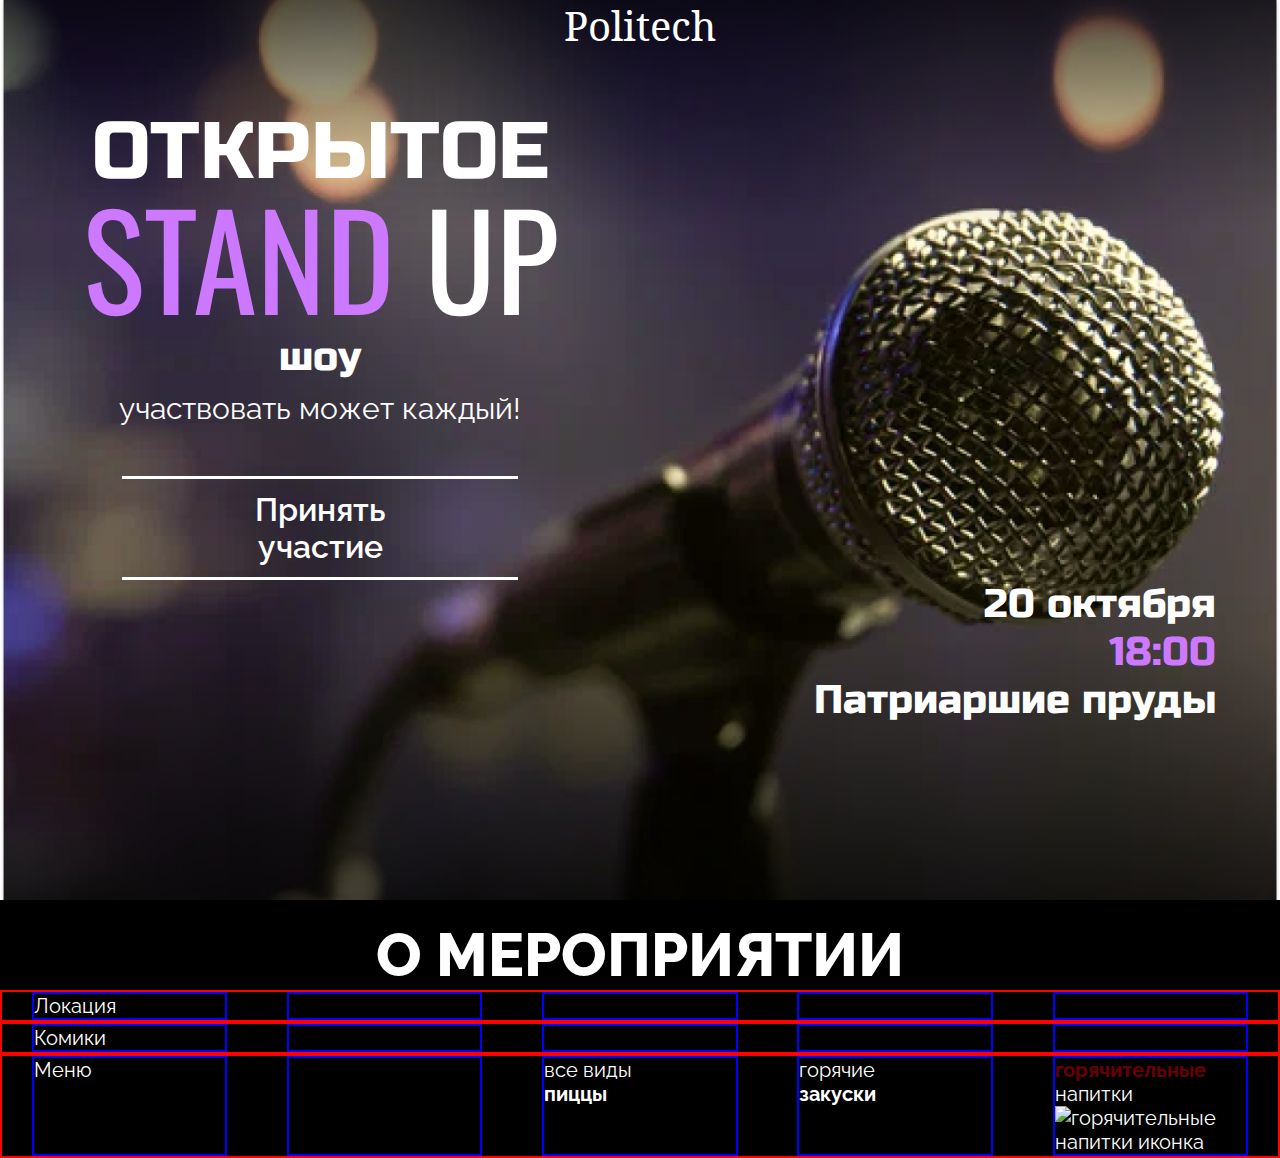
==== index.html @ 5b326995 "/" ====
<!DOCTYPE html>
<html lang="en">
<head>
  <meta charset="UTF-8">
  <link rel="stylesheet" type="text/css" href="css/style.css" />
  <meta name="viewport" content="width=device-width, initial-scale=1.0">
  <title>Document</title>
</head>
<body>
  <div class="first_screen">
    <header>
      <div class="h_center"><p class="politech">Politech</p></div>
    </header>
    <div class="top_part">
      <div class="left">
        <div class="main_text">
          <div class="opened">ОТКРЫТОЕ</div>
          <div class="standup"><span class="stand">STAND</span> UP</div>
          <div class="show">шоу</div>
          <div class="take_part">участвовать может каждый!</div>
          <div class="button"><a href="registration.html" class="button_take_part">Принять участие</a></div>
        </div>
      </div>
      <div class="right">     
      </div>
    </div>
    <div class="bottom_part">
      <p class="date_place">20 октября<br><span class="time">18:00</span><br>Патриаршие пруды</p>
    </div>
  </div>
  <div class="info_block">
    <div class="header_wrap"><h1>О МЕРОПРИЯТИИ</h1></div>
    <div class="location">
      <div class="location_text">Локация</div>
      <div class="loc_img_wrap"></div>
      <div class="loc_img_wrap"></div>
      <div class="loc_img_wrap"></div>
      <div class="block"></div>
    </div>
    <div class="comedians">
      <div class="comedians_text_wrap">
        <p class="comedians_text">Комики</p>
      </div>
      <div class="comic_img_wrap"></div>
      <div class="comic_img_wrap"></div>
      <div class="comic_img_wrap"></div>
      <div class="comic_img_wrap"></div>
    </div>
    <div class="menu_list">
      <div class="menu_text_wrap">
        <p class="menu_text">Меню</p>
      </div>
      <div class="block"></div>
      <div class="menu_item">все виды<br><b>пиццы</b></div>
      <div class="menu_item">горячие<br><b>закуски</b></div>
      <div class="menu_item"><span class="drinks"><b>горячительные</b></span><br>напитки <img class="fire_icon" src="fire_icon.png" alt="горячительные напитки иконка"></div>
    </div>
  </div>
</body>
</html>
---- css/style.css ----
@import url('https://fonts.googleapis.com/css2?family=Koh+Santepheap&family=Oswald&family=Raleway:wght@400;600;800&family=Russo+One&display=swap');

* {
    margin: 0;
    padding: 0;
}

html, body {
    width: 100%;
    height: 100%;
    margin: 0 auto;
}

.first_screen {
    width: 100%;
    height: 100%;
    background-image: url("../main_screen.png");
    background-size:cover;
    background-position: 25% 25%;
}

.top_part {
    display: flex;
    margin-top: -10px;
}

.left, .right {
    width: 50%;
}


header > div {
    text-align: center;
}

.politech {
    color: white;
    font-family: "Koh Santepheap";
    font-weight: 400;
    font-size: 40px;
}

.opened {
    color: white;
    font-family: "Russo One";
    font-weight: 400;
    font-size: 80px;
    text-align: center;
}

.standup {
    color: white;
    font-family: Oswald;
    font-weight: 400;
    font-size: 130px;
    margin-top: -40px;
    text-align: center;
}

.stand, .time {
    color: #CC79FF;
}

.show {
    color: white;
    font-family: "Russo One";
    font-weight: 400;
    text-align: center;
    font-size: 40px;
    margin-top: -20px;
}

.take_part {
    color: white;
    font-family: Raleway;
    font-weight: 400;
    text-align: center;
    margin-top: 10px;
    font-size: 30px;
}

.main_text {
    margin-top: 60px;
}

.button_take_part {
    display: block;
    margin: 50px auto 0 auto;
    width: 40%;
    font-family: Raleway;
    font-weight: 600;
    font-size: 32px;
    text-decoration: none;
    color: white;
    text-align: center;
    border-top: 3px solid white;
    border-bottom: 3px solid white;
    padding: 12px 70px;
    transition: 0.5s;
}

.bottom_part {
    text-align: right;
    padding-right: 5%;
}

.bottom_part > p {
    font-family: "Russo One";
    font-weight: 400;
    font-size: 40px;
    color: white;
}

.button_take_part:hover {
    border-top: 3px solid rgba(90%, 56%, 100%, 0.63);
    border-bottom: 3px solid rgba(90%, 56%, 100%, 0.63);
    color: rgba(90%, 56%, 100%, 0.63);
    transition: 0.5s;
}

.reg_page {
    background-color: black;
}

h1 {
    padding-top: 20px;
    display: block;
    color: white;
    font-family: Raleway;
    font-weight: 800;
    text-align: center;
    font-size: 60px;
}

.pictures {
    display: flex;
    padding-top: 60px;
    justify-content: space-between;
}

.viewer, .participant {
    width: 400;
    color: white;
    padding: 30px;
}

.viewer {
    margin-left: 10%;
}

.participant {
    margin-right: 10%;
}

.img_wrap {
    position: relative;
    color: white;
    width: 400px;
}

.viewer p, .participant p {
    position: absolute;
    display: block;
    padding: 10px;
    top:75%;
    font-family: Raleway;
    font-weight: 600;
    font-size: 34px;
    z-index: 10;
    transition: 0.5s;
}

.pic {
    display: block;
    margin: 0 auto;
    border: 0.5px solid #1c1c1c;
    transition: 0.5s;
}

.viewer:hover img, .participant:hover img {
    transform: scale(1.1);
}

.viewer:hover p, .participant:hover p {
    font-size: 60px;
    color: #7a373e;
}

.aristophan {
    display: block;
    text-align: center;
    color: #ab9aa4;
    margin-top: 30px;
    font-family: Raleway;
    font-weight: 600;
    font-size: 25px;
}

.info_block {
    background-color: black;
}

.location, .comedians, .menu_list {
    display: flex;
    justify-content: space-around;
    color: white;
    font-size: 20px;
    font-family: Raleway;
    border: 2px solid red;
}

.drinks {
    color: rgba(255, 0, 0, 0.42);
}

.fire_icon {
    width: 30px;
}

.comedians div, .location div, .menu_list div {
    border:2px solid blue;
    width: 15%;
}
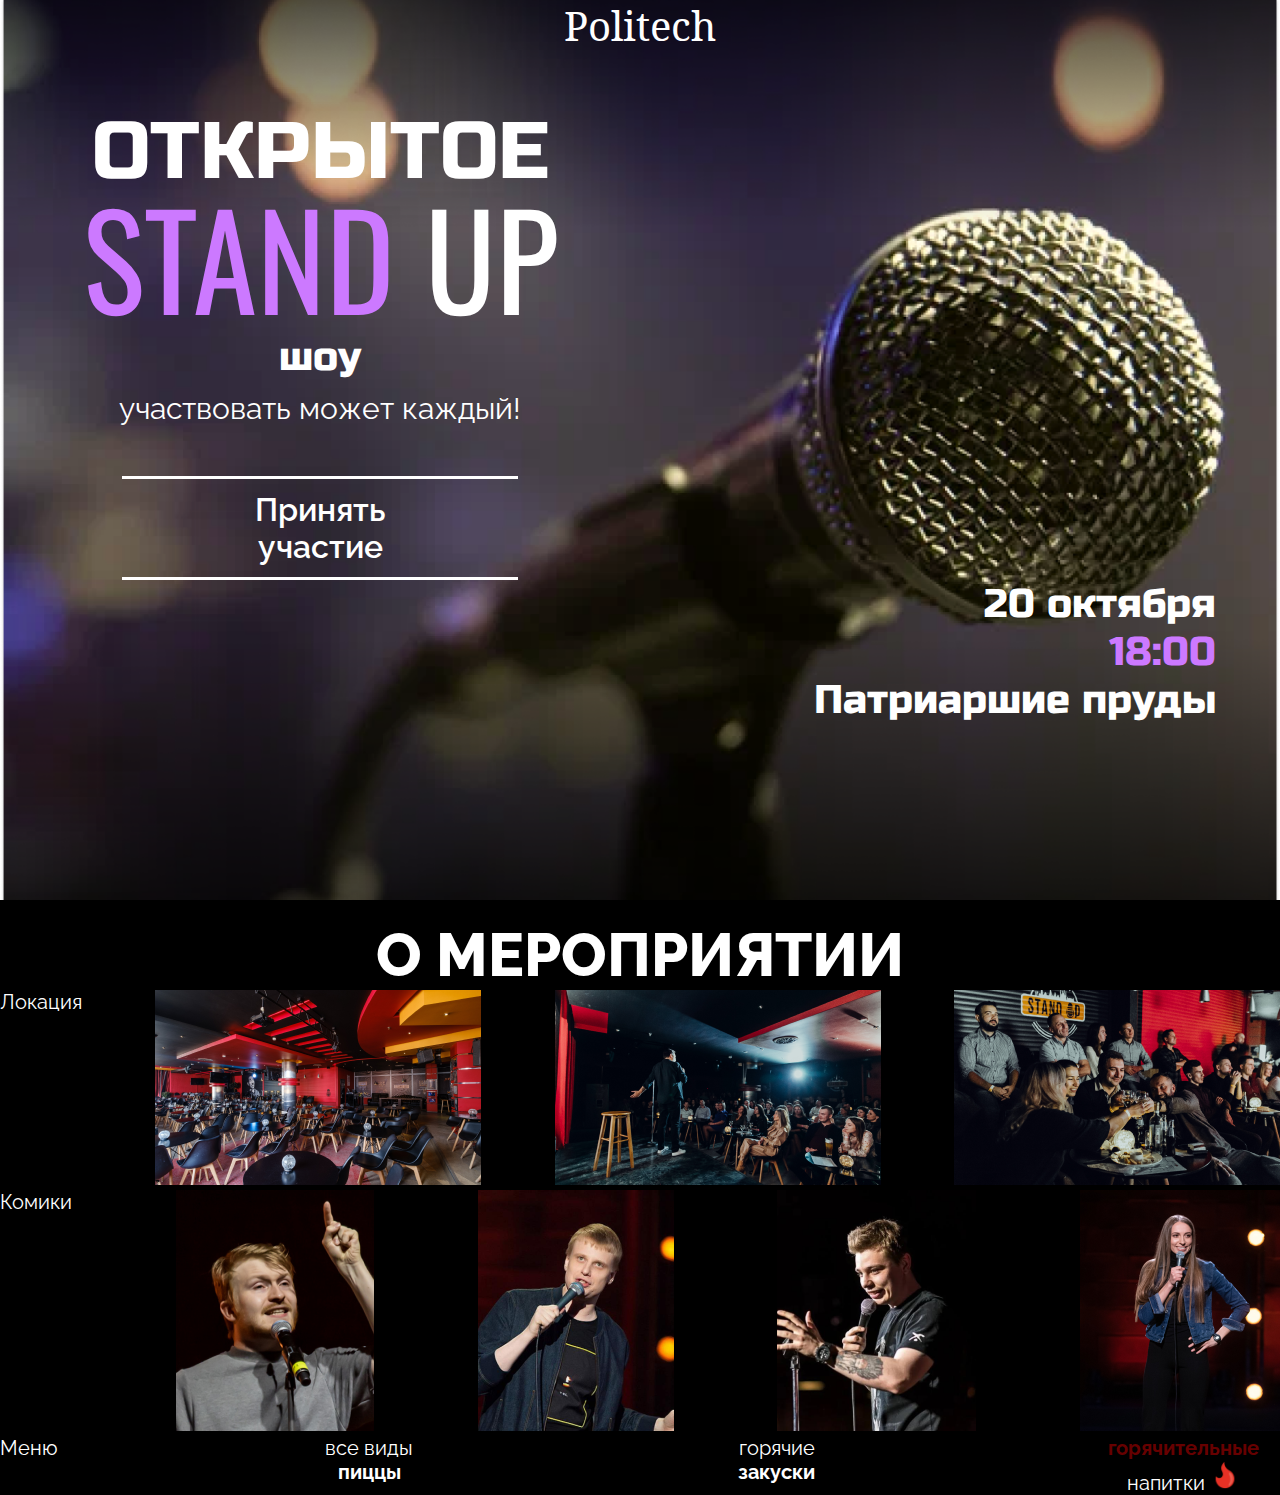
==== commit 5a66e22f: "." ====
--- a/index.html
+++ b/index.html
@@ -32,25 +32,37 @@
     <div class="header_wrap"><h1>О МЕРОПРИЯТИИ</h1></div>
     <div class="location">
       <div class="location_text">Локация</div>
-      <div class="loc_img_wrap"></div>
-      <div class="loc_img_wrap"></div>
-      <div class="loc_img_wrap"></div>
-      <div class="block"></div>
+      <div class="loc_img_wrap">
+      <img src="loc1.png" alt="">
+      </div>
+      <div class="loc_img_wrap">
+        <img src="loc2.png" alt="">
+      </div>
+      <div class="loc_img_wrap">
+        <img src="loc3.png" alt="">
+      </div>
     </div>
     <div class="comedians">
       <div class="comedians_text_wrap">
         <p class="comedians_text">Комики</p>
       </div>
-      <div class="comic_img_wrap"></div>
-      <div class="comic_img_wrap"></div>
-      <div class="comic_img_wrap"></div>
-      <div class="comic_img_wrap"></div>
+      <div class="comic_img_wrap">
+        <img src="c1.png" alt="">
+      </div>
+      <div class="comic_img_wrap">
+        <img src="c2.png" alt="">
+      </div>
+      <div class="comic_img_wrap">
+        <img src="c3.png" alt="">
+      </div>
+      <div class="comic_img_wrap">
+        <img src="c4.png" alt="">
+      </div>
     </div>
     <div class="menu_list">
       <div class="menu_text_wrap">
         <p class="menu_text">Меню</p>
       </div>
-      <div class="block"></div>
       <div class="menu_item">все виды<br><b>пиццы</b></div>
       <div class="menu_item">горячие<br><b>закуски</b></div>
       <div class="menu_item"><span class="drinks"><b>горячительные</b></span><br>напитки <img class="fire_icon" src="fire_icon.png" alt="горячительные напитки иконка"></div>
--- a/css/style.css
+++ b/css/style.css
@@ -202,11 +202,10 @@
 
 .location, .comedians, .menu_list {
     display: flex;
-    justify-content: space-around;
+    justify-content: space-between;
     color: white;
     font-size: 20px;
     font-family: Raleway;
-    border: 2px solid red;
 }
 
 .drinks {
@@ -217,7 +216,7 @@
     width: 30px;
 }
 
-.comedians div, .location div, .menu_list div {
-    border:2px solid blue;
+.menu_list div:not(:first-child) {
     width: 15%;
+    text-align: center;
 }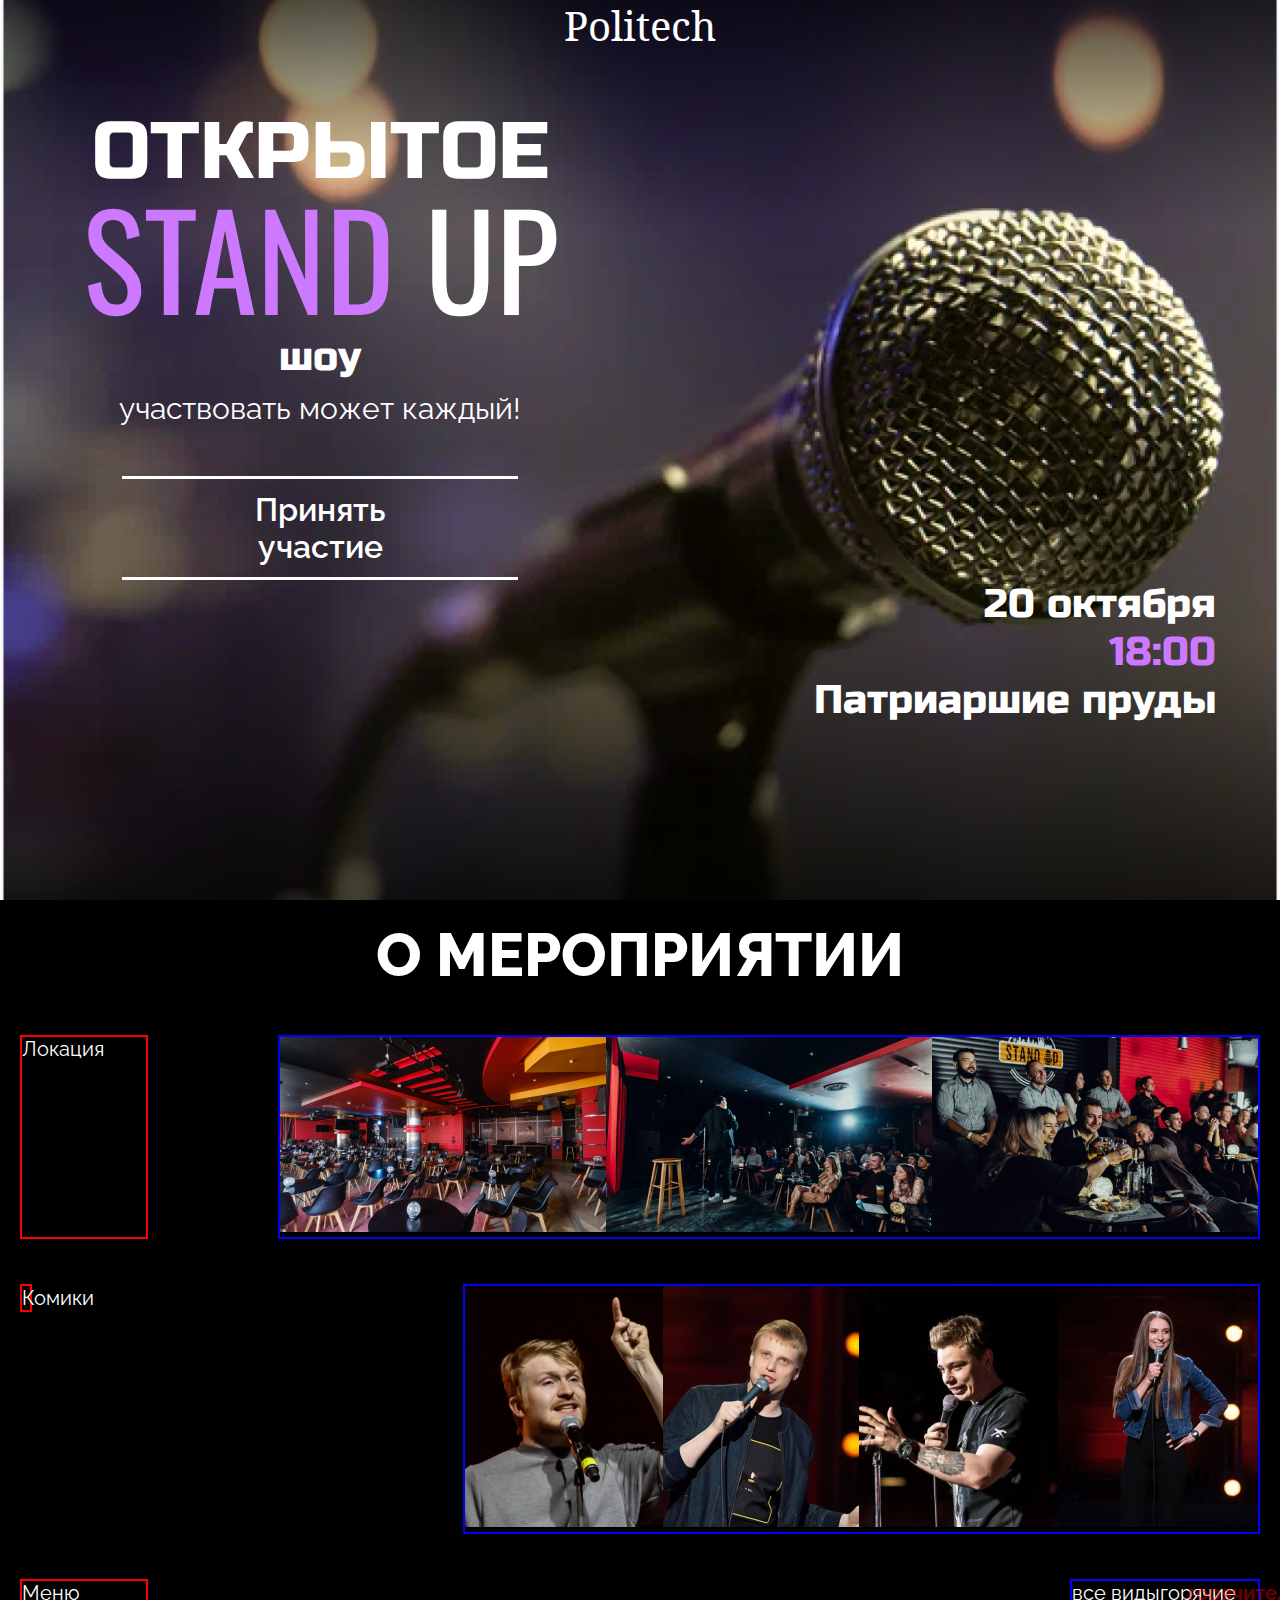
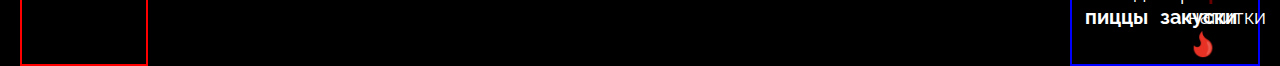
==== commit 1731b724: "/" ====
--- a/index.html
+++ b/index.html
@@ -32,40 +32,46 @@
     <div class="header_wrap"><h1>О МЕРОПРИЯТИИ</h1></div>
     <div class="location">
       <div class="location_text">Локация</div>
-      <div class="loc_img_wrap">
-      <img src="loc1.png" alt="">
-      </div>
-      <div class="loc_img_wrap">
-        <img src="loc2.png" alt="">
-      </div>
-      <div class="loc_img_wrap">
-        <img src="loc3.png" alt="">
-      </div>
-    </div>
+      <div class="location_pics">
+        <div class="loc_img_wrap">
+          <img src="loc1.png" alt="">
+          </div>
+          <div class="loc_img_wrap">
+            <img src="loc2.png" alt="">
+          </div>
+          <div class="loc_img_wrap">
+            <img src="loc3.png" alt="">
+          </div>
+        </div>
+      </div> 
     <div class="comedians">
       <div class="comedians_text_wrap">
         <p class="comedians_text">Комики</p>
       </div>
-      <div class="comic_img_wrap">
-        <img src="c1.png" alt="">
-      </div>
-      <div class="comic_img_wrap">
-        <img src="c2.png" alt="">
-      </div>
-      <div class="comic_img_wrap">
-        <img src="c3.png" alt="">
-      </div>
-      <div class="comic_img_wrap">
-        <img src="c4.png" alt="">
-      </div>
+      <div class="comedians_pics">
+        <div class="comic_img_wrap">
+          <img src="c1.png" alt="">
+        </div>
+        <div class="comic_img_wrap">
+          <img src="c2.png" alt="">
+        </div>
+        <div class="comic_img_wrap">
+          <img src="c3.png" alt="">
+        </div>
+        <div class="comic_img_wrap">
+          <img src="c4.png" alt="">
+        </div>
+      </div>    
     </div>
     <div class="menu_list">
       <div class="menu_text_wrap">
         <p class="menu_text">Меню</p>
       </div>
-      <div class="menu_item">все виды<br><b>пиццы</b></div>
+      <div class="menu_list_wrap">
+        <div class="menu_item">все виды<br><b>пиццы</b></div>
       <div class="menu_item">горячие<br><b>закуски</b></div>
       <div class="menu_item"><span class="drinks"><b>горячительные</b></span><br>напитки <img class="fire_icon" src="fire_icon.png" alt="горячительные напитки иконка"></div>
+      </div>    
     </div>
   </div>
 </body>
--- a/css/style.css
+++ b/css/style.css
@@ -206,6 +206,7 @@
     color: white;
     font-size: 20px;
     font-family: Raleway;
+    margin-top: 45px;
 }
 
 .drinks {
@@ -219,4 +220,19 @@
 .menu_list div:not(:first-child) {
     width: 15%;
     text-align: center;
-}+}
+
+.info_block {
+    padding-left: 20px;
+    padding-right: 20px;
+}
+
+.location_text, .comedians_text, .menu_text_wrap {
+    width: 10%;
+    border: 2px solid red;
+}
+
+.location_pics, .comedians_pics, .menu_list_wrap {
+    display: flex;
+    border: 2px solid blue;
+}
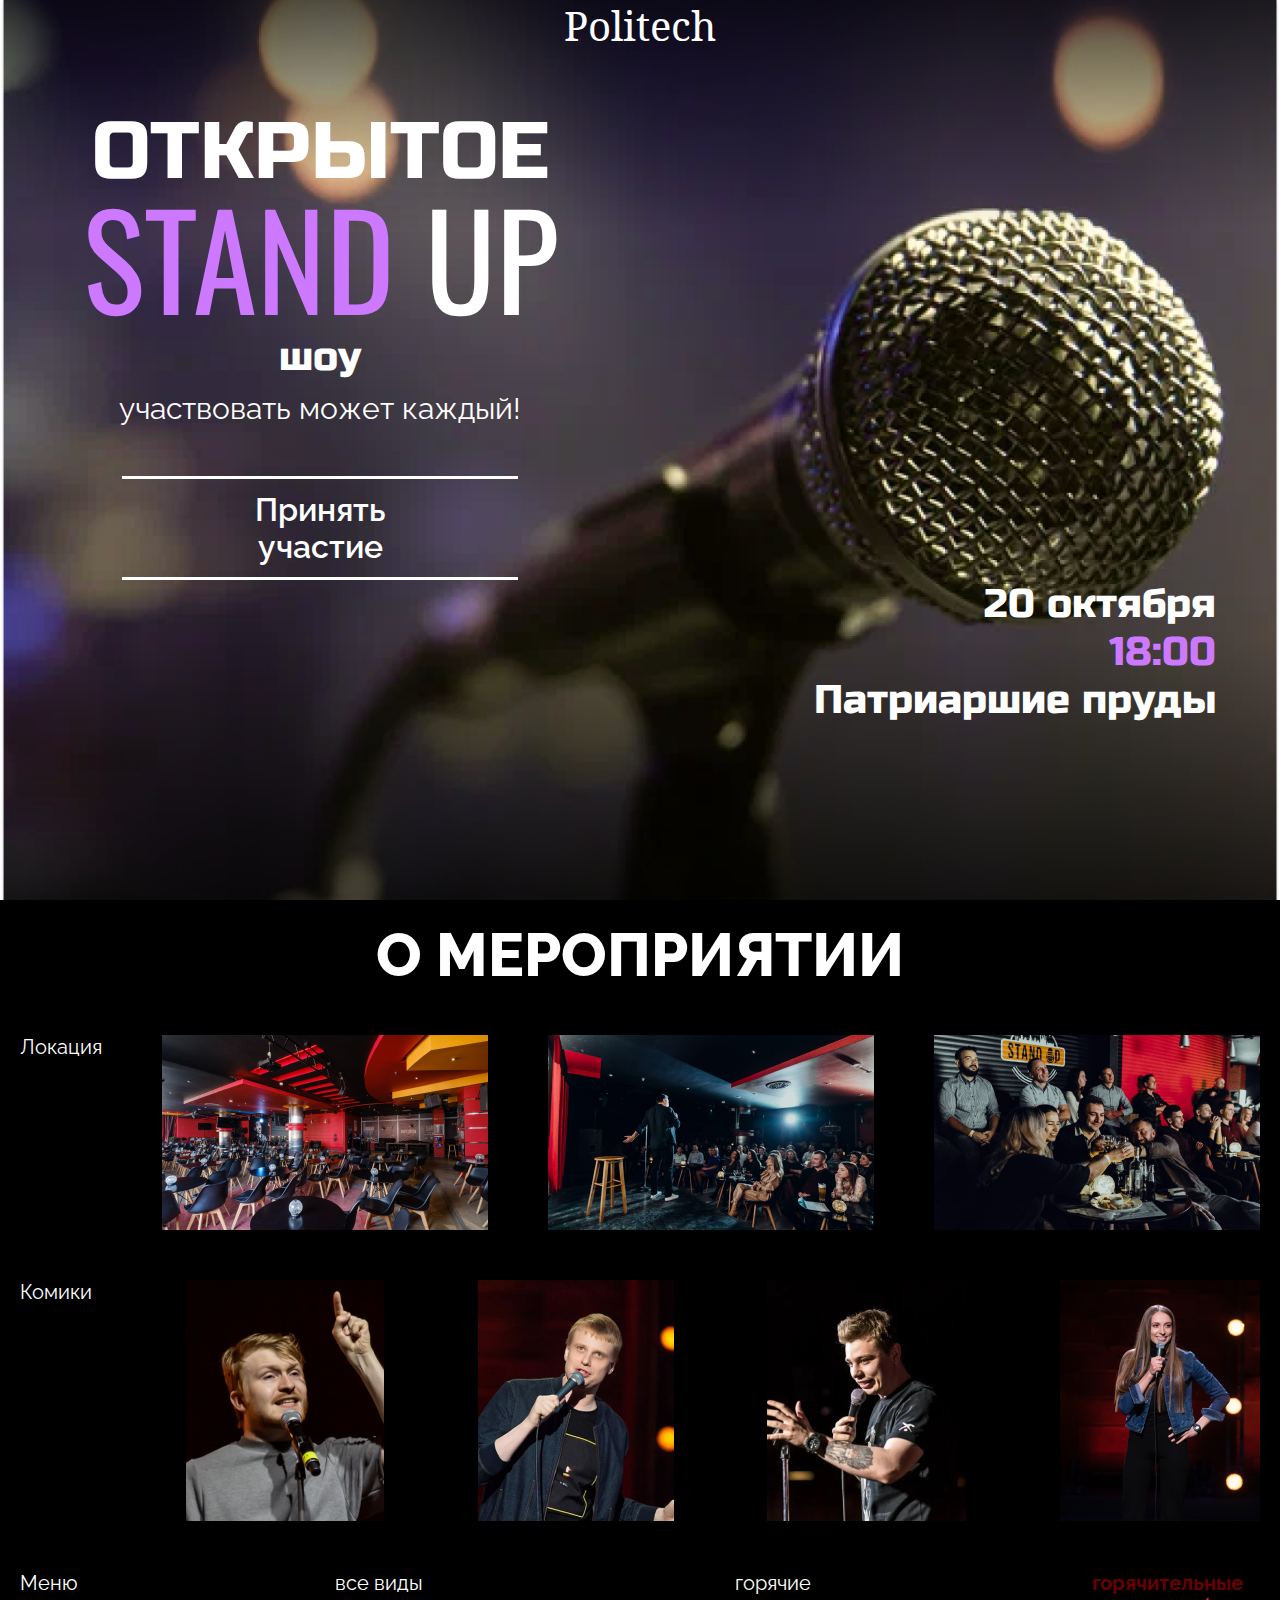
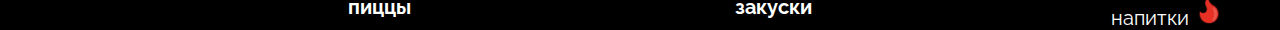
==== commit 993ea17d: "/" ====
--- a/index.html
+++ b/index.html
@@ -32,7 +32,6 @@
     <div class="header_wrap"><h1>О МЕРОПРИЯТИИ</h1></div>
     <div class="location">
       <div class="location_text">Локация</div>
-      <div class="location_pics">
         <div class="loc_img_wrap">
           <img src="loc1.png" alt="">
           </div>
@@ -43,12 +42,10 @@
             <img src="loc3.png" alt="">
           </div>
         </div>
-      </div> 
     <div class="comedians">
       <div class="comedians_text_wrap">
         <p class="comedians_text">Комики</p>
       </div>
-      <div class="comedians_pics">
         <div class="comic_img_wrap">
           <img src="c1.png" alt="">
         </div>
@@ -62,17 +59,14 @@
           <img src="c4.png" alt="">
         </div>
       </div>    
-    </div>
     <div class="menu_list">
       <div class="menu_text_wrap">
         <p class="menu_text">Меню</p>
       </div>
-      <div class="menu_list_wrap">
         <div class="menu_item">все виды<br><b>пиццы</b></div>
       <div class="menu_item">горячие<br><b>закуски</b></div>
       <div class="menu_item"><span class="drinks"><b>горячительные</b></span><br>напитки <img class="fire_icon" src="fire_icon.png" alt="горячительные напитки иконка"></div>
       </div>    
     </div>
-  </div>
 </body>
 </html>--- a/css/style.css
+++ b/css/style.css
@@ -226,13 +226,3 @@
     padding-left: 20px;
     padding-right: 20px;
 }
-
-.location_text, .comedians_text, .menu_text_wrap {
-    width: 10%;
-    border: 2px solid red;
-}
-
-.location_pics, .comedians_pics, .menu_list_wrap {
-    display: flex;
-    border: 2px solid blue;
-}
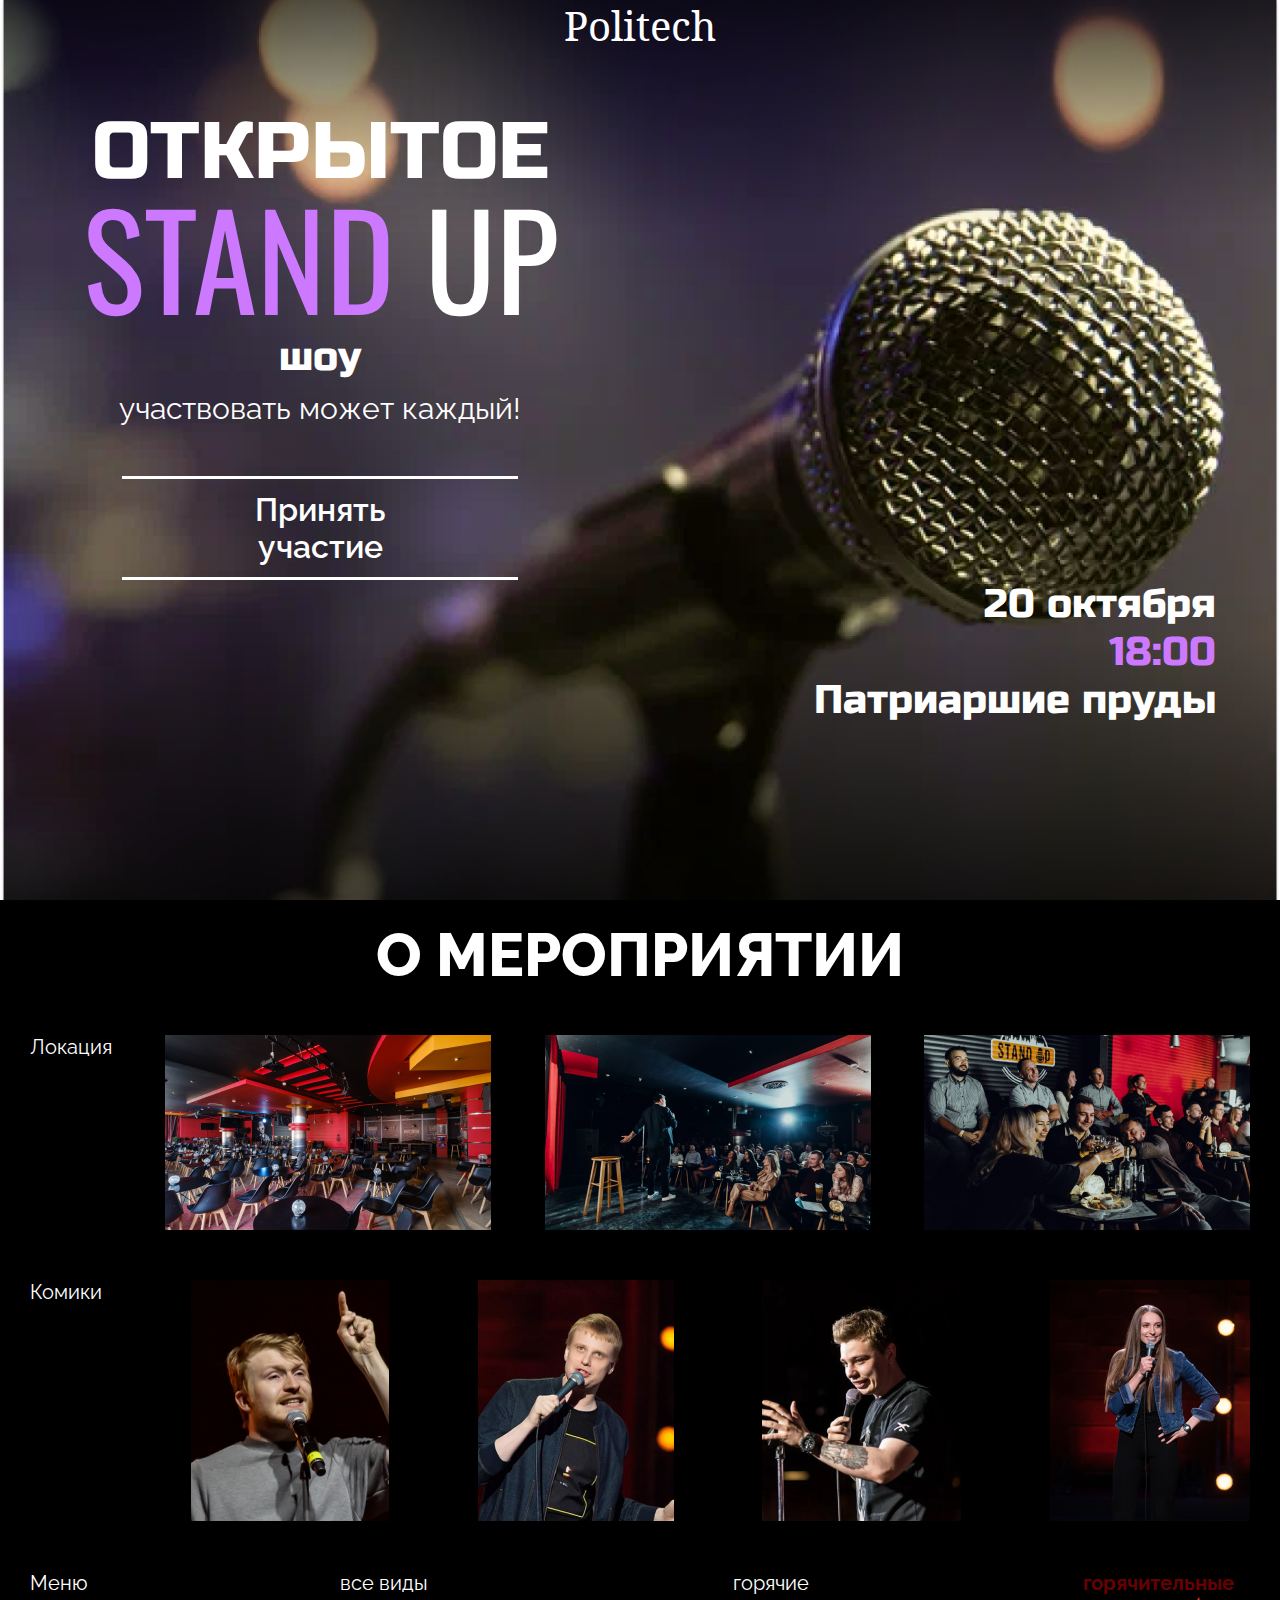
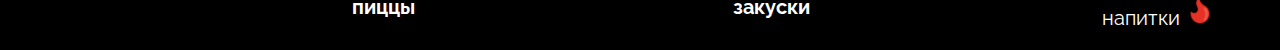
==== commit 42839e13: "/" ====
--- a/index.html
+++ b/index.html
@@ -31,7 +31,9 @@
   <div class="info_block">
     <div class="header_wrap"><h1>О МЕРОПРИЯТИИ</h1></div>
     <div class="location">
-      <div class="location_text">Локация</div>
+      <div class="location_text_wrap">
+        <p class="location_text">Локация</p>
+      </div>
         <div class="loc_img_wrap">
           <img src="loc1.png" alt="">
           </div>
--- a/css/style.css
+++ b/css/style.css
@@ -223,6 +223,17 @@
 }
 
 .info_block {
-    padding-left: 20px;
-    padding-right: 20px;
-}
+    padding-left: 30px;
+    padding-right: 30px;
+    padding-bottom: 20px;
+}
+
+/* .location:first-child, .comedians:first-child, .menu_list:first-child {
+    width: 5%;
+    border: 5px solid red;
+}
+
+.menu_text_wrap, .comedians_text_wrap, .location_text_wrap {
+    border:2px solid red;
+    width: 7%;
+} */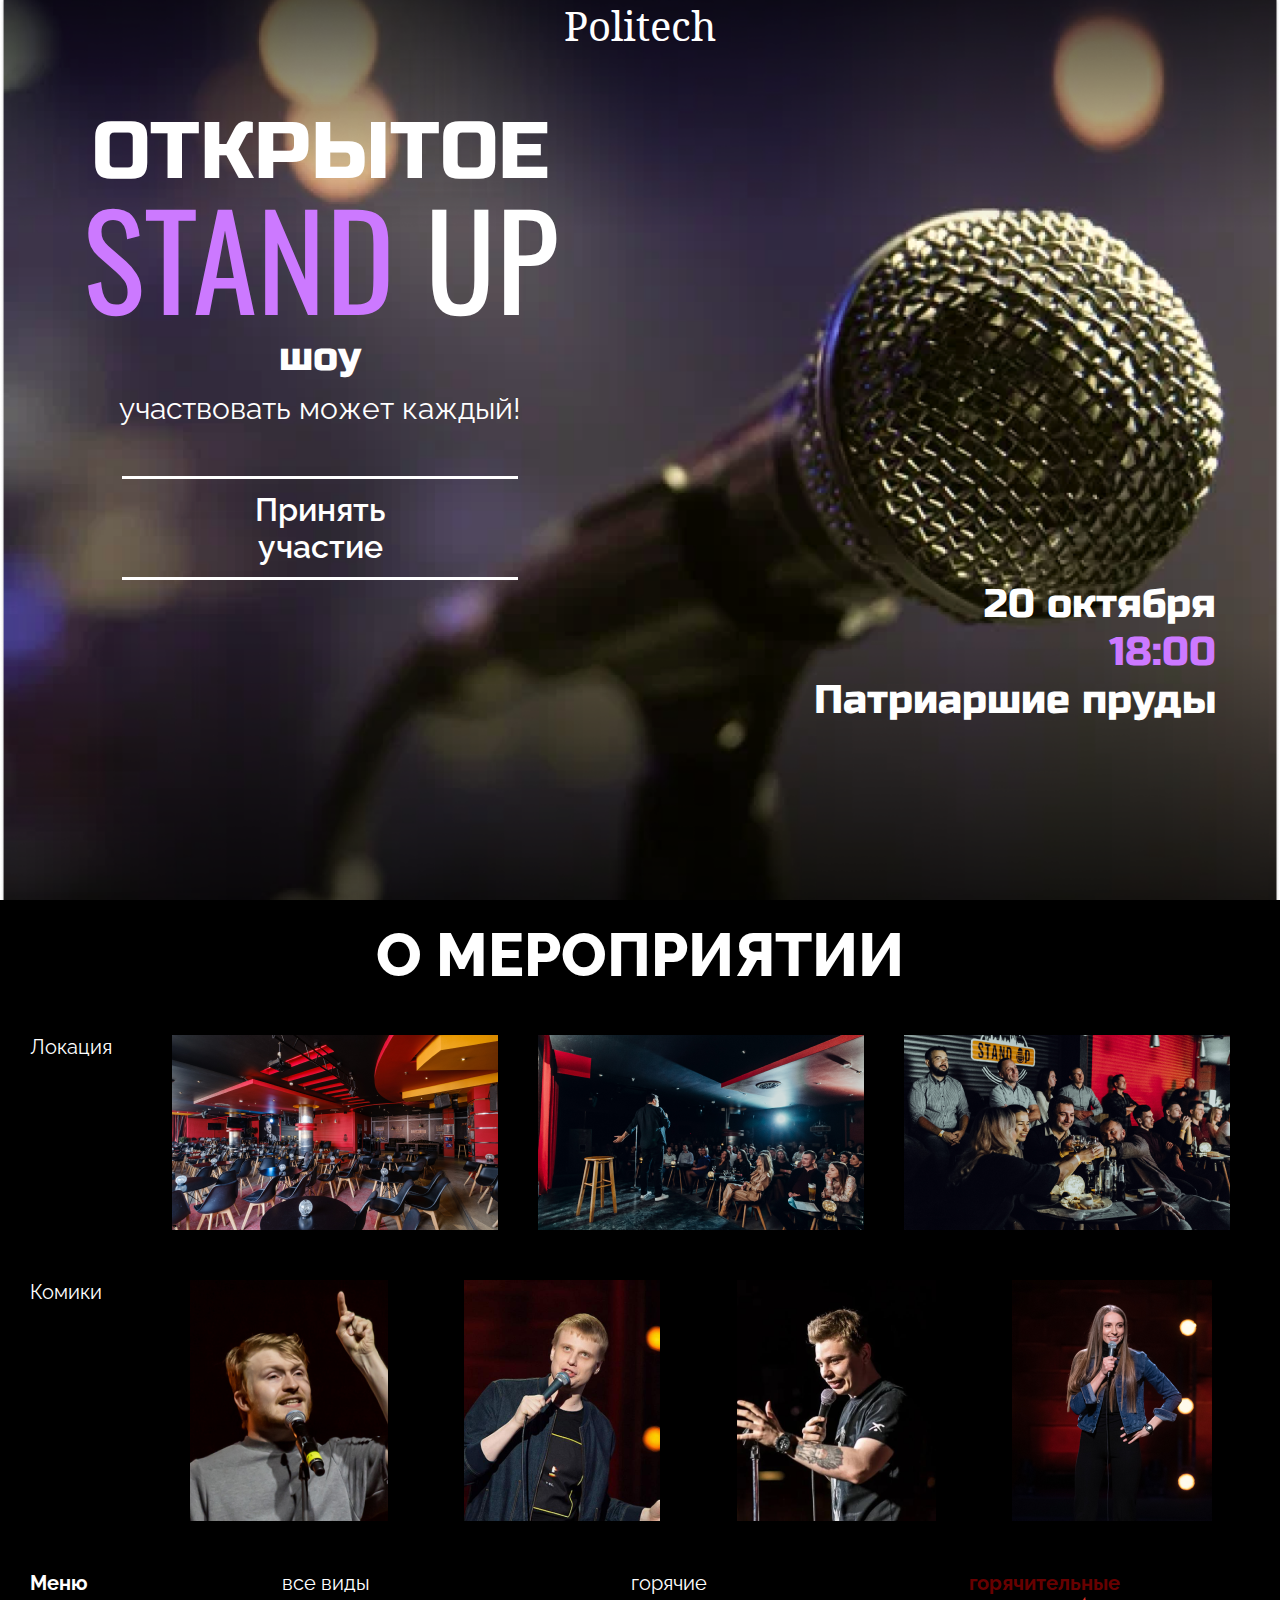
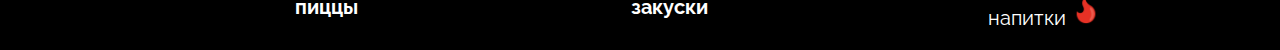
==== commit 9644b6cf: "Завершение верстки экрана "о мероприятии"" ====
--- a/index.html
+++ b/index.html
@@ -34,6 +34,7 @@
       <div class="location_text_wrap">
         <p class="location_text">Локация</p>
       </div>
+      <div class="location_pics">
         <div class="loc_img_wrap">
           <img src="loc1.png" alt="">
           </div>
@@ -43,11 +44,14 @@
           <div class="loc_img_wrap">
             <img src="loc3.png" alt="">
           </div>
+      </div>  
         </div>
+
     <div class="comedians">
       <div class="comedians_text_wrap">
         <p class="comedians_text">Комики</p>
       </div>
+      <div class="comedians_pics">
         <div class="comic_img_wrap">
           <img src="c1.png" alt="">
         </div>
@@ -60,14 +64,18 @@
         <div class="comic_img_wrap">
           <img src="c4.png" alt="">
         </div>
+      </div>
       </div>    
+
     <div class="menu_list">
       <div class="menu_text_wrap">
-        <p class="menu_text">Меню</p>
+        <p class="menu_text"><b>Меню</b></p>
       </div>
+      <div class="menu_items_wrap">
         <div class="menu_item">все виды<br><b>пиццы</b></div>
       <div class="menu_item">горячие<br><b>закуски</b></div>
       <div class="menu_item"><span class="drinks"><b>горячительные</b></span><br>напитки <img class="fire_icon" src="fire_icon.png" alt="горячительные напитки иконка"></div>
+      </div>       
       </div>    
     </div>
 </body>
--- a/css/style.css
+++ b/css/style.css
@@ -218,7 +218,7 @@
 }
 
 .menu_list div:not(:first-child) {
-    width: 15%;
+    /* width: 15%; */
     text-align: center;
 }
 
@@ -228,12 +228,13 @@
     padding-bottom: 20px;
 }
 
-/* .location:first-child, .comedians:first-child, .menu_list:first-child {
-    width: 5%;
-    border: 5px solid red;
-}
-
-.menu_text_wrap, .comedians_text_wrap, .location_text_wrap {
-    border:2px solid red;
-    width: 7%;
-} */+.location_pics, .comedians_pics, .menu_items_wrap {
+    display: flex;
+    justify-content: space-around;
+    width: 90%;
+}
+
+.menu_items_wrap {
+    width: 90%;
+}
+
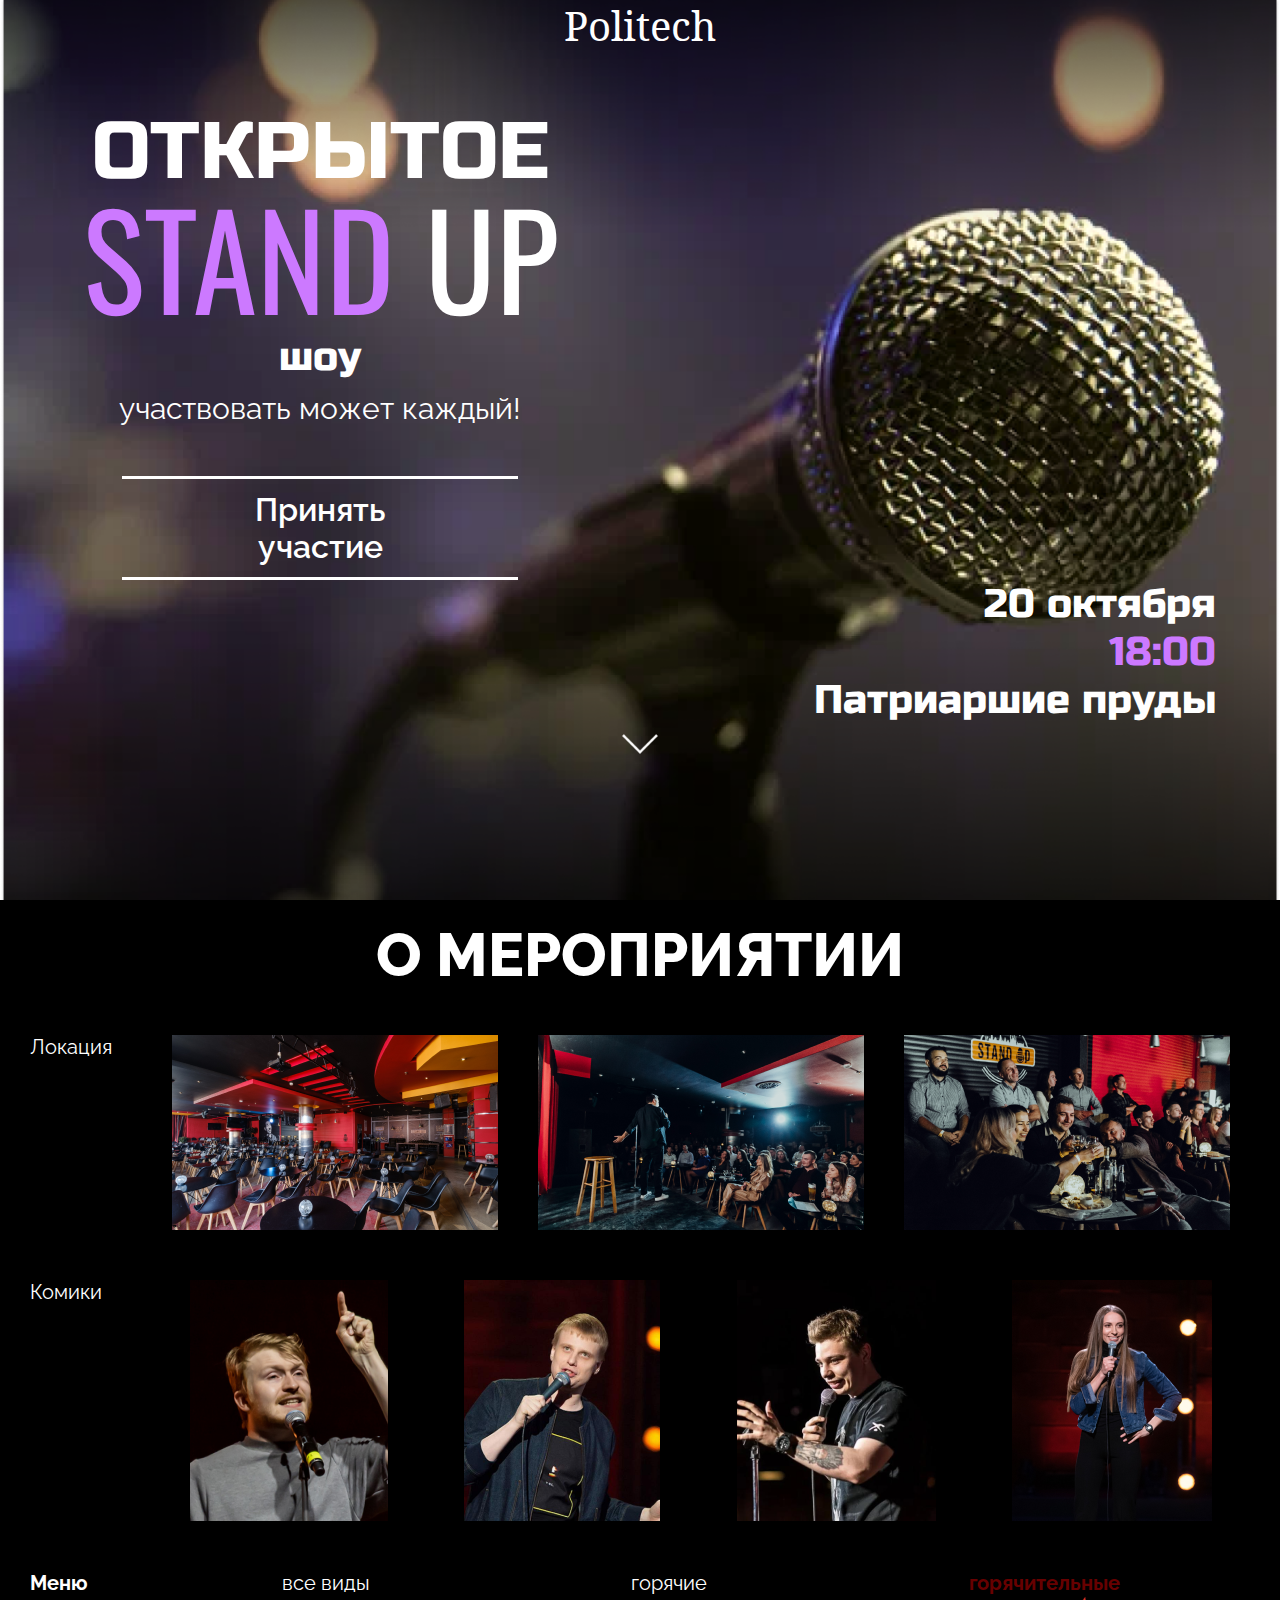
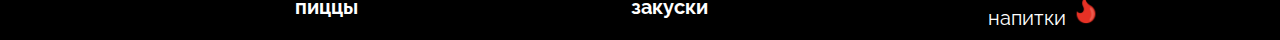
==== commit 3e2cb246: "/" ====
--- a/index.html
+++ b/index.html
@@ -11,7 +11,7 @@
     <header>
       <div class="h_center"><p class="politech">Politech</p></div>
     </header>
-    <div class="top_part">
+    <div id="main" class="top_part">
       <div class="left">
         <div class="main_text">
           <div class="opened">ОТКРЫТОЕ</div>
@@ -27,10 +27,13 @@
     <div class="bottom_part">
       <p class="date_place">20 октября<br><span class="time">18:00</span><br>Патриаршие пруды</p>
     </div>
+    <div class="arrow_wrap">
+      <a href="#info"><img src="arrow.png" alt="прокрутка вниз"></a>
+    </div>
   </div>
   <div class="info_block">
     <div class="header_wrap"><h1>О МЕРОПРИЯТИИ</h1></div>
-    <div class="location">
+    <div id="info" class="location">
       <div class="location_text_wrap">
         <p class="location_text">Локация</p>
       </div>
--- a/css/style.css
+++ b/css/style.css
@@ -9,6 +9,10 @@
     width: 100%;
     height: 100%;
     margin: 0 auto;
+}
+
+html {
+    scroll-behavior: smooth;
 }
 
 .first_screen {
@@ -218,14 +222,13 @@
 }
 
 .menu_list div:not(:first-child) {
-    /* width: 15%; */
     text-align: center;
 }
 
 .info_block {
     padding-left: 30px;
     padding-right: 30px;
-    padding-bottom: 20px;
+    padding-bottom: 10px;
 }
 
 .location_pics, .comedians_pics, .menu_items_wrap {
@@ -238,3 +241,13 @@
     width: 90%;
 }
 
+.arrow_wrap {
+    height: 5%;
+    align-items: center;
+}
+
+.arrow_wrap img {
+    width: 40px;
+    display: block;
+    margin: 0 auto;
+}
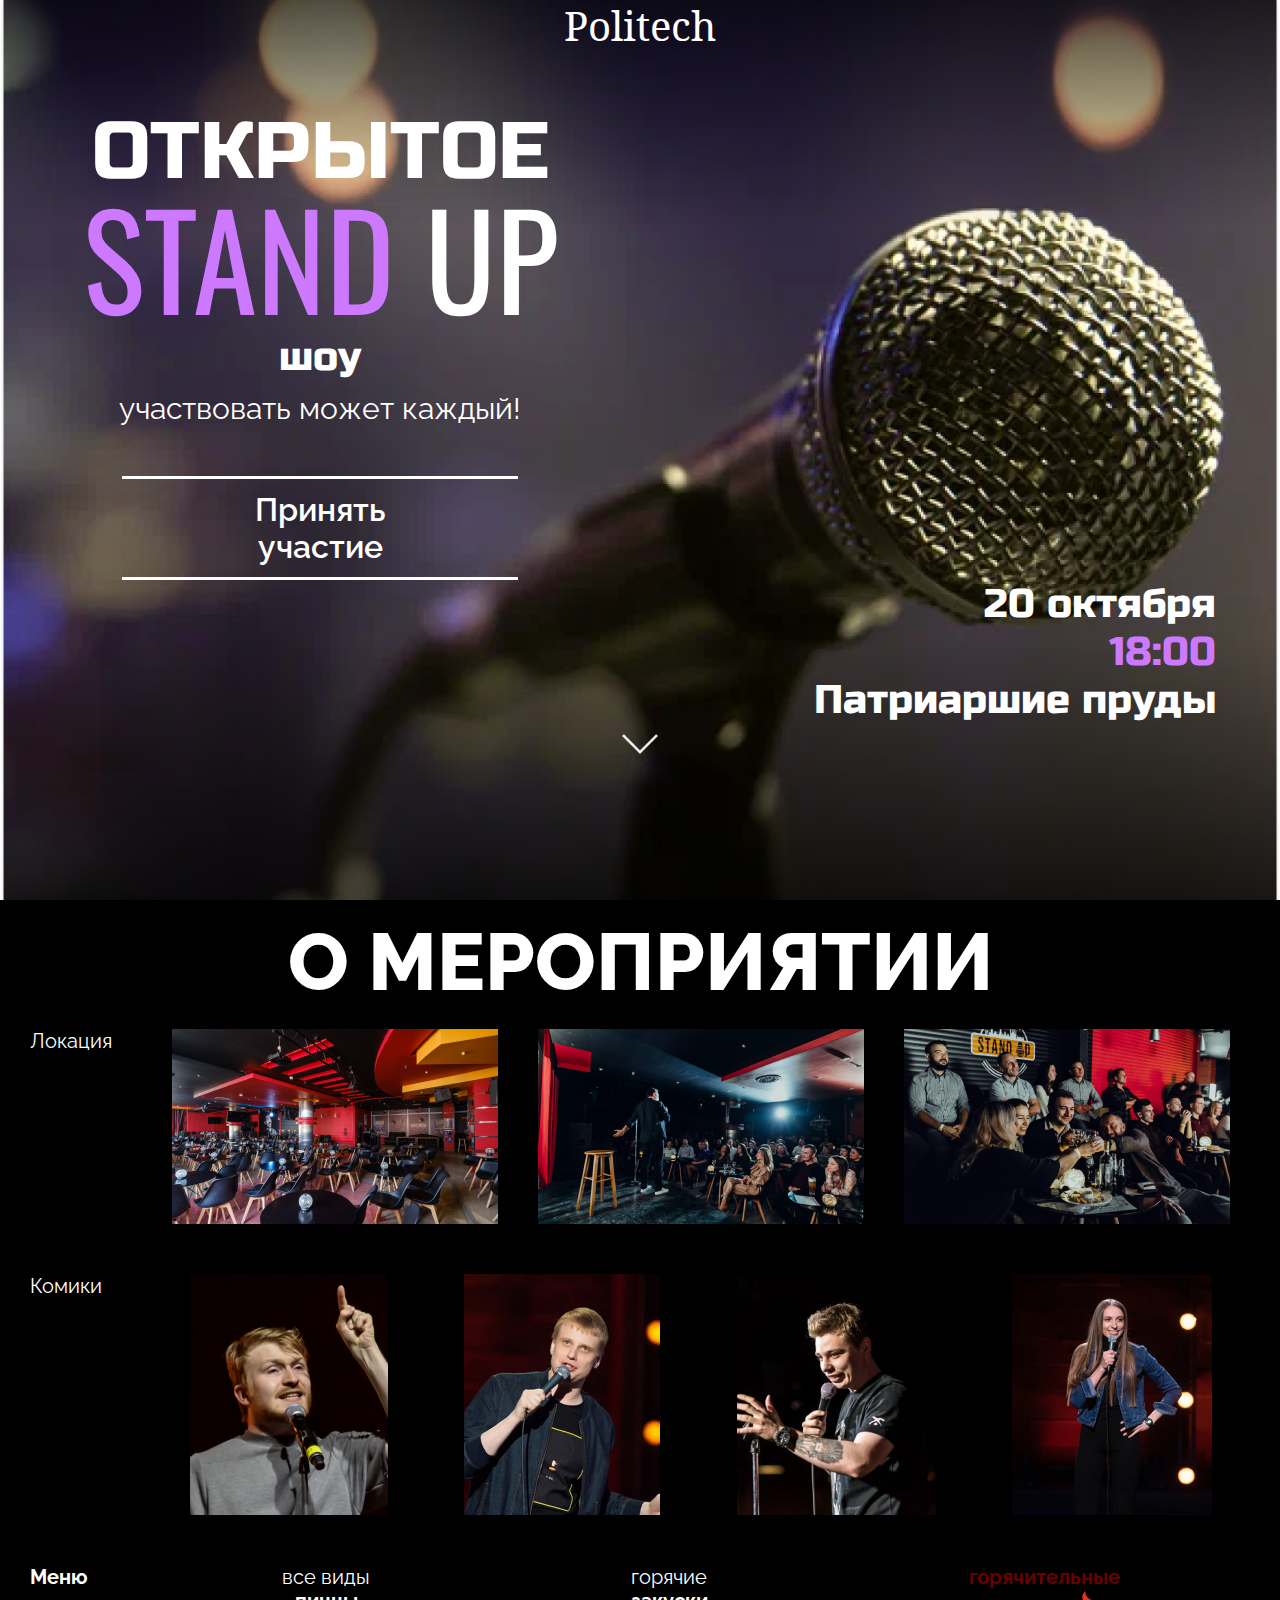
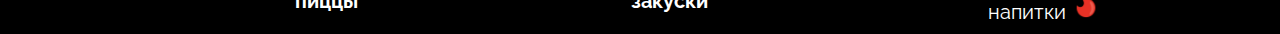
==== commit 9e7677b9: "Доработка" ====
--- a/index.html
+++ b/index.html
@@ -4,7 +4,7 @@
   <meta charset="UTF-8">
   <link rel="stylesheet" type="text/css" href="css/style.css" />
   <meta name="viewport" content="width=device-width, initial-scale=1.0">
-  <title>Document</title>
+  <title>Открытое STAND UP шоу на Патриарших</title>
 </head>
 <body>
   <div class="first_screen">
--- a/css/style.css
+++ b/css/style.css
@@ -1,4 +1,5 @@
 @import url('https://fonts.googleapis.com/css2?family=Koh+Santepheap&family=Oswald&family=Raleway:wght@400;600;800&family=Russo+One&display=swap');
+@import url('https://fonts.googleapis.com/css2?family=Nunito+Sans:opsz,wght@6..12,500&display=swap');
 
 * {
     margin: 0;
@@ -9,6 +10,27 @@
     width: 100%;
     height: 100%;
     margin: 0 auto;
+}
+
+.main_header {
+    display: flex;
+    justify-content: space-between;
+}
+
+.main_header h1 {
+    width: 100%;
+}
+
+.back_link {
+    color: white; 
+    font-size: 80px; 
+    display: block; 
+    text-decoration: none;
+    transition: 0.5s;
+}
+
+.back_link:hover {
+    color: rgba(90%, 56%, 100%, 0.63);
 }
 
 html {
@@ -81,13 +103,14 @@
     text-align: center;
     margin-top: 10px;
     font-size: 30px;
+    transition: 0.5s;
 }
 
 .main_text {
     margin-top: 60px;
 }
 
-.button_take_part {
+.button_take_part, .viewer_button_send, .participant_button_send {
     display: block;
     margin: 50px auto 0 auto;
     width: 40%;
@@ -103,6 +126,11 @@
     transition: 0.5s;
 }
 
+.viewer_button_send, .participant_button_send {
+    font-size: 20px;
+    margin-top: 75px;
+}
+
 .bottom_part {
     text-align: right;
     padding-right: 5%;
@@ -115,11 +143,10 @@
     color: white;
 }
 
-.button_take_part:hover {
+.button_take_part:hover, .viewer_button_send:hover, .participant_button_send:hover {
     border-top: 3px solid rgba(90%, 56%, 100%, 0.63);
     border-bottom: 3px solid rgba(90%, 56%, 100%, 0.63);
     color: rgba(90%, 56%, 100%, 0.63);
-    transition: 0.5s;
 }
 
 .reg_page {
@@ -127,18 +154,18 @@
 }
 
 h1 {
-    padding-top: 20px;
+    padding-top: 15px;
     display: block;
     color: white;
     font-family: Raleway;
     font-weight: 800;
     text-align: center;
-    font-size: 60px;
+    font-size: 80px;
 }
 
 .pictures {
     display: flex;
-    padding-top: 60px;
+    padding-top: 45px;
     justify-content: space-between;
 }
 
@@ -194,7 +221,7 @@
     display: block;
     text-align: center;
     color: #ab9aa4;
-    margin-top: 30px;
+    margin-top: 20px;
     font-family: Raleway;
     font-weight: 600;
     font-size: 25px;
@@ -210,7 +237,14 @@
     color: white;
     font-size: 20px;
     font-family: Raleway;
+}
+
+.comedians, .menu_list {
     margin-top: 45px;
+}
+
+.location {
+    margin-top: 20px;
 }
 
 .drinks {
@@ -251,3 +285,117 @@
     display: block;
     margin: 0 auto;
 }
+
+.popup_viewer, .popup_participant, .popup_thanks {
+    background-color: rgba(0,0,0,0.8);
+    height: 100%;
+    width: 100%;
+    position: fixed;
+    top:0;
+    left:0;
+    z-index: 100;
+    opacity: 0;
+    visibility: hidden;
+}
+
+.popup_viewer h1, .popup_participant h1 {
+    font-size: 30px;
+}
+
+.popup_content {
+    margin-top:100px;
+    margin-left: auto;
+    margin-right: auto;
+    width: 50%;
+    height: 70%;
+    border-radius: 10px;
+    padding: 10px 30px 30px 30px;
+    background-color: rgba(255,255,255,0.3);
+}
+
+.popup_thanks_content {
+    margin-left: auto;
+    margin-right: auto;
+    margin-top:200px;
+    width: 40%;
+    font-family: 'Nunito Sans';
+    text-align: center;
+    font-weight: 500;
+    font-size: 30px;
+    height: 10%;
+    border-radius: 10px;
+    padding: 0 30px 30px 30px;
+    background-color: rgba(255,255,255,0.3);
+}
+
+.popup_thanks p {
+    margin: 30px auto;
+}
+
+
+.popup_form {
+    padding-left: 30px;
+    padding-right: 30px;
+    margin-top: 15px;
+    font-family: 'Nunito Sans';
+    font-weight: 500;
+    font-size: 15px;
+}
+
+
+.name_date_block, .communication_block {
+    display: flex;
+    justify-content: space-between;
+}
+
+.name_date_block div, .communication_block div {
+    width: 50%;
+}
+
+.input_person_info_block input {
+    width: 80%;
+}
+
+.data > div {
+    margin-top: 20px;
+}
+
+.data input {
+    height: 25px;
+    border-radius: 7px;
+    background-color: rgba(255, 255, 255, 0.273);
+    border: 1px solid rgba(255, 255, 255, 0.193);
+}
+
+.data > div:not(:first-child) {
+    margin-top: 25px;
+}
+
+.input_number_of_friends_block input {
+    width: 10%;
+}
+
+.data input[type="radio"]:first-of-type {
+    margin-top: 20px;
+}
+
+input[type="checkbox"] {
+    vertical-align:sub;
+}
+
+.close_part, .close_view, .close_thanks_popup {
+    text-decoration: none;
+    color: white;
+    font-size: 50px;
+}
+
+.close_thanks_popup {
+    display: block;
+    width: 5%;
+    float: right;
+}
+
+.popup_header {
+    display: flex;
+    justify-content: space-between;
+}